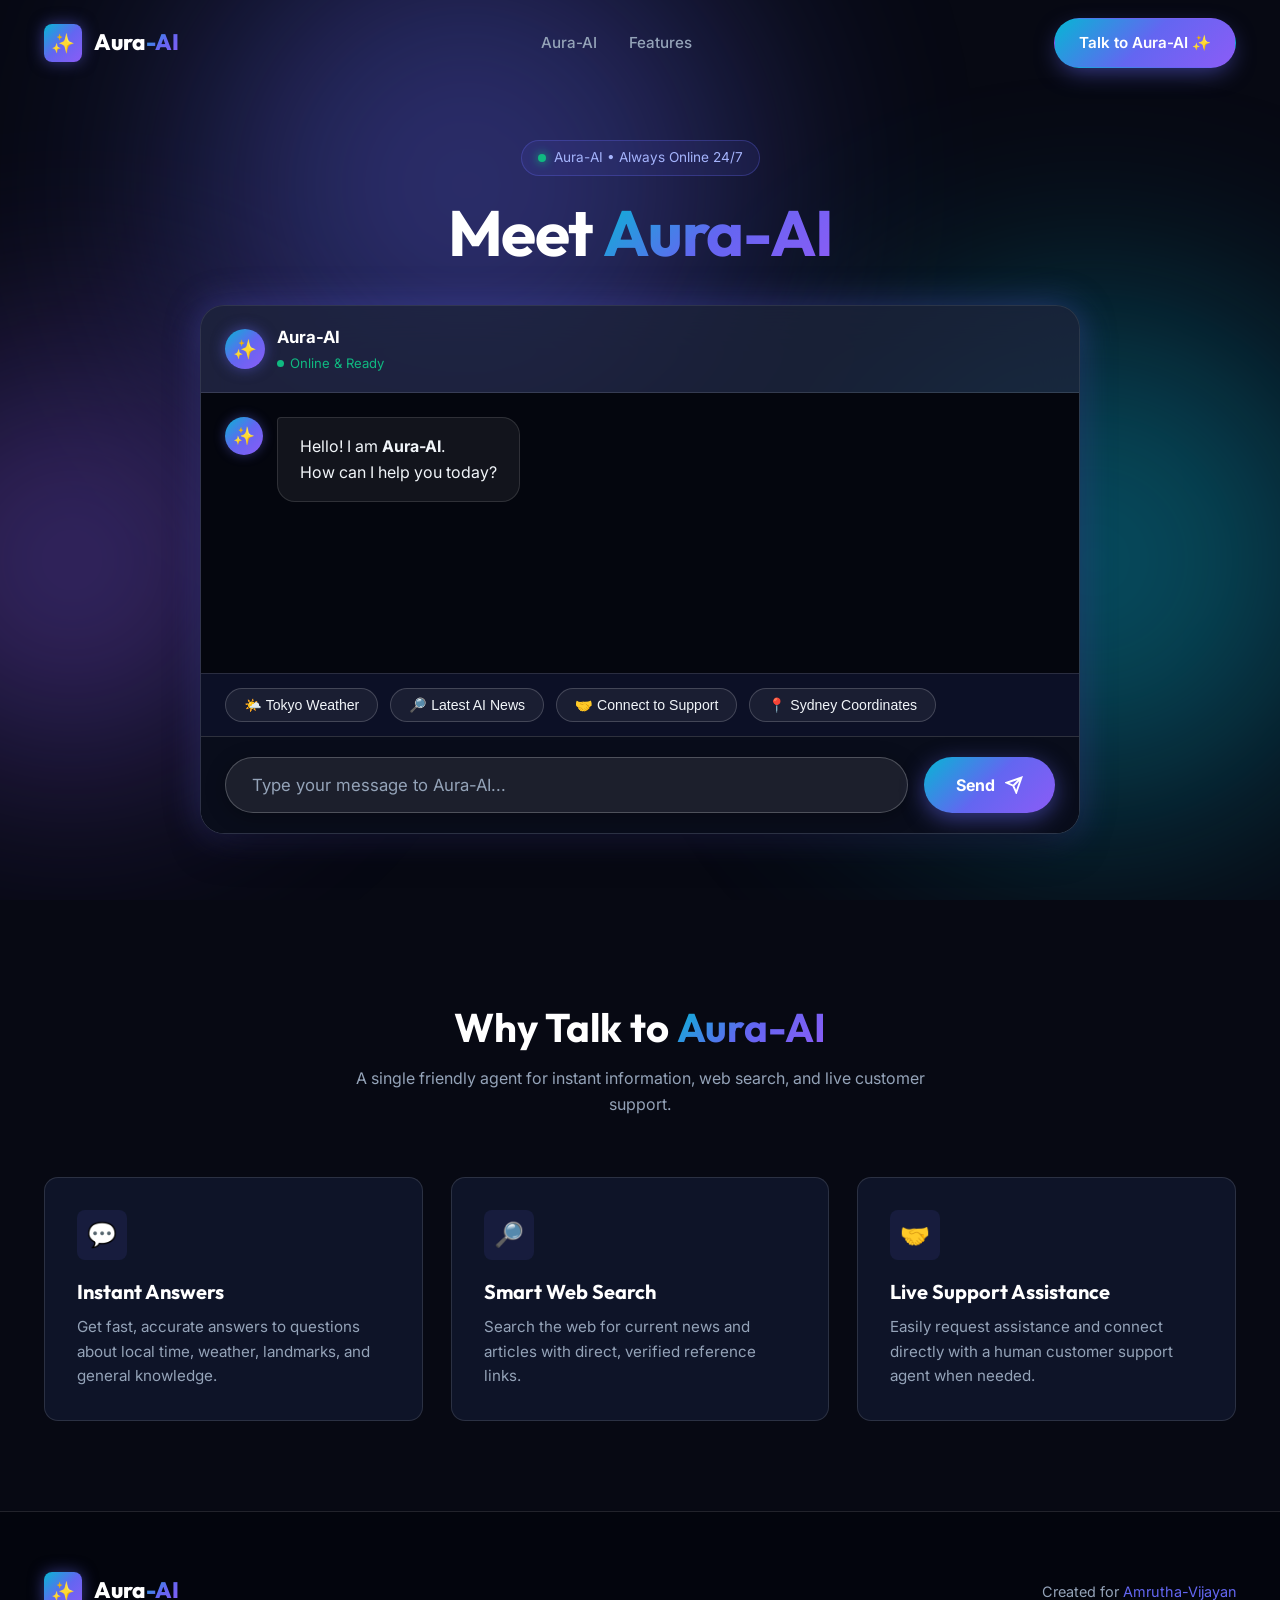
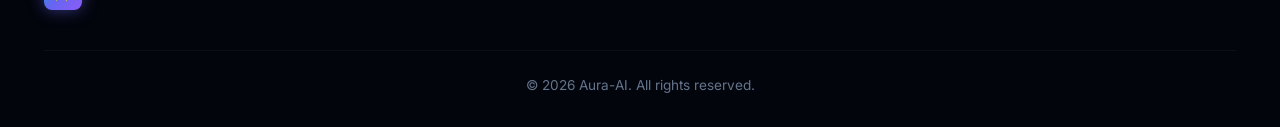
==== index.html @ 03a63a01 "Update agent name to Aura-AI across website" ====
<!DOCTYPE html>
<html lang="en">
<head>
  <meta charset="UTF-8">
  <meta name="viewport" content="width=device-width, initial-scale=1.0">
  <title>Aura-AI</title>
  <meta name="description" content="Aura-AI is an intelligent agent designed to provide instant answers, smart web search, and 24/7 customer support.">
  <link rel="stylesheet" href="style.css?v=2.2">
  <link rel="icon" href="data:image/svg+xml,<svg xmlns=%22http://www.w3.org/2000/svg%22 viewBox=%220 0 100 100%22><text y=%22.9em%22 font-size=%2290%22>✨</text></svg>">
</head>
<body>

  <!-- Ambient Background Blobs -->
  <div class="ambient-bg">
    <div class="blob blob-1"></div>
    <div class="blob blob-2"></div>
    <div class="blob blob-3"></div>
  </div>

  <!-- Navigation Bar -->
  <nav class="navbar" id="navbar">
    <div class="container nav-container">
      <a href="#" class="logo">
        <div class="logo-icon">✨</div>
        <span>Aura<span class="gradient-text">-AI</span></span>
      </a>

      <ul class="nav-links">
        <li><a href="#chat-assistant" class="nav-link">Aura-AI</a></li>
        <li><a href="#features" class="nav-link">Features</a></li>
      </ul>

      <div class="nav-actions">
        <a href="#chat-assistant" class="btn btn-primary">Talk to Aura-AI ✨</a>
      </div>
    </div>
  </nav>

  <!-- Hero & Chat Assistant Section -->
  <section class="hero">
    <div class="container">
      <div class="badge">
        <span class="badge-dot"></span>
        Aura-AI • Always Online 24/7
      </div>

      <h1 class="hero-title">
        Meet <span class="gradient-text">Aura-AI</span>
      </h1>

      <!-- Clean Conversational Chat Assistant Card -->
      <div class="playground-card" id="chat-assistant">
        <div class="playground-header">
          <div style="display: flex; align-items: center; gap: 12px;">
            <div style="width: 40px; height: 40px; background: var(--gradient-primary); border-radius: 50%; display: flex; align-items: center; justify-content: center; font-size: 1.2rem; box-shadow: 0 0 14px rgba(99,102,241,0.5);">✨</div>
            <div>
              <div style="font-weight: 700; color: #fff; font-size: 1.05rem;">Aura-AI</div>
              <div style="font-size: 0.82rem; color: #10b981; display: flex; align-items: center; gap: 6px; margin-top: 2px;">
                <span style="width: 7px; height: 7px; background: #10b981; border-radius: 50%;"></span>
                Online & Ready
              </div>
            </div>
          </div>
        </div>

        <!-- Chat Container -->
        <div class="chat-container">
          <div class="chat-messages" id="chat-messages">
            
            <!-- Simple Clean Welcome Message -->
            <div class="chat-bubble-wrapper assistant">
              <div class="chat-avatar">✨</div>
              <div class="chat-bubble">
                Hello! I am <strong>Aura-AI</strong>.<br>
                How can I help you today?
              </div>
            </div>

          </div>

          <!-- Suggestion Chips -->
          <div class="suggestion-chips">
            <button class="chip-btn" data-text="What is the weather in Tokyo right now?">🌤️ Tokyo Weather</button>
            <button class="chip-btn" data-text="Search for the latest AI news and updates">🔎 Latest AI News</button>
            <button class="chip-btn" data-text="I want to speak with a human support agent">🤝 Connect to Support</button>
            <button class="chip-btn" data-text="Get coordinates for Sydney Opera House">📍 Sydney Coordinates</button>
          </div>

          <!-- Prominent Ultra-Beautiful Chat Input Area -->
          <div class="chat-input-wrapper">
            <input type="text" id="chat-input" class="chat-input-large" placeholder="Type your message to Aura-AI..." autocomplete="off" style="flex: 1; background: rgba(255, 255, 255, 0.08); border: 1.5px solid rgba(255, 255, 255, 0.2); border-radius: 99px; padding: 16px 26px; height: 56px; color: #ffffff; font-size: 1.05rem; outline: none; box-shadow: 0 4px 20px rgba(0,0,0,0.3);">
            <button id="send-chat-btn" class="send-btn-large" style="background: linear-gradient(135deg, #06b6d4 0%, #6366f1 50%, #8b5cf6 100%); color: #ffffff; border: none; height: 56px; padding: 0 32px; border-radius: 99px; font-weight: 700; font-size: 1rem; cursor: pointer; display: flex; align-items: center; justify-content: center; gap: 10px; box-shadow: 0 6px 22px rgba(99, 102, 241, 0.5); flex-shrink: 0;">
              <span>Send</span>
              <svg width="18" height="18" viewBox="0 0 24 24" fill="none" stroke="currentColor" stroke-width="2.5"><path d="M22 2L11 13M22 2l-7 20-4-9-9-4 20-7z"/></svg>
            </button>
          </div>
        </div>
      </div>

    </div>
  </section>

  <!-- Features Section -->
  <section class="section" id="features">
    <div class="container">
      <h2 class="section-title">Why Talk to <span class="gradient-text">Aura-AI</span></h2>
      <p class="section-subtitle">A single friendly agent for instant information, web search, and live customer support.</p>

      <div class="features-grid">
        <div class="feature-card">
          <div class="feature-icon">💬</div>
          <h3 class="feature-title">Instant Answers</h3>
          <p class="feature-desc">Get fast, accurate answers to questions about local time, weather, landmarks, and general knowledge.</p>
        </div>

        <div class="feature-card">
          <div class="feature-icon">🔎</div>
          <h3 class="feature-title">Smart Web Search</h3>
          <p class="feature-desc">Search the web for current news and articles with direct, verified reference links.</p>
        </div>

        <div class="feature-card">
          <div class="feature-icon">🤝</div>
          <h3 class="feature-title">Live Support Assistance</h3>
          <p class="feature-desc">Easily request assistance and connect directly with a human customer support agent when needed.</p>
        </div>
      </div>
    </div>
  </section>

  <div class="toast-container" id="toast-container"></div>

  <!-- Footer -->
  <footer class="footer">
    <div class="container">
      <div class="footer-container">
        <div class="logo">
          <div class="logo-icon">✨</div>
          <span>Aura<span class="gradient-text">-AI</span></span>
        </div>

        <p style="color: var(--text-muted); font-size: 0.9rem;">
          Created for <a href="https://github.com/Amrutha-Vijayan" target="_blank" style="color: var(--accent-indigo); text-decoration: none;">Amrutha-Vijayan</a>
        </p>
      </div>

      <div class="footer-bottom">
        <p>&copy; 2026 Aura-AI. All rights reserved.</p>
      </div>
    </div>
  </footer>

  <script src="main.js"></script>
</body>
</html>
---- style.css ----
/* Aura AI - Simplified Modern Chat Stylesheet */
@import url('https://fonts.googleapis.com/css2?family=Inter:wght@300;400;500;600;700&family=Outfit:wght@400;500;600;700;800;900&family=JetBrains+Mono:wght@400;500;600&display=swap');

:root {
  /* Color Palette */
  --bg-primary: #070913;
  --bg-secondary: #0d1127;
  --bg-card: rgba(18, 24, 48, 0.75);
  --bg-card-hover: rgba(26, 35, 68, 0.85);
  --glass-border: rgba(255, 255, 255, 0.12);
  --glass-glow: rgba(99, 102, 241, 0.2);
  
  --accent-cyan: #06b6d4;
  --accent-indigo: #6366f1;
  --accent-violet: #8b5cf6;
  --accent-emerald: #10b981;
  
  --text-main: #f8fafc;
  --text-muted: #94a3b8;
  --text-dim: #64748b;
  
  --gradient-primary: linear-gradient(135deg, #06b6d4 0%, #6366f1 50%, #8b5cf6 100%);
  --gradient-purple: linear-gradient(135deg, #6366f1 0%, #a855f7 50%, #ec4899 100%);
  
  --font-heading: 'Outfit', sans-serif;
  --font-body: 'Inter', sans-serif;
  --font-mono: 'JetBrains Mono', monospace;
  
  --shadow-lg: 0 20px 40px -15px rgba(0, 0, 0, 0.6);
  --shadow-glow: 0 0 35px rgba(99, 102, 241, 0.35);
  
  --radius-sm: 8px;
  --radius-md: 14px;
  --radius-lg: 24px;
  --radius-full: 9999px;
  
  --transition-fast: 0.2s cubic-bezier(0.4, 0, 0.2, 1);
  --transition-smooth: 0.35s cubic-bezier(0.16, 1, 0.3, 1);
}

* {
  margin: 0;
  padding: 0;
  box-sizing: border-box;
}

html {
  scroll-behavior: smooth;
  color-scheme: dark;
}

body {
  background-color: var(--bg-primary);
  color: var(--text-main);
  font-family: var(--font-body);
  line-height: 1.6;
  overflow-x: hidden;
  position: relative;
}

/* Ambient Background Lights */
.ambient-bg {
  position: fixed;
  top: 0;
  left: 0;
  width: 100vw;
  height: 100vh;
  z-index: -1;
  pointer-events: none;
  overflow: hidden;
}

.blob {
  position: absolute;
  border-radius: 50%;
  filter: blur(120px);
  opacity: 0.4;
  animation: floatBlob 18s infinite alternate ease-in-out;
}

.blob-1 { width: 550px; height: 550px; background: var(--accent-indigo); top: -10%; left: 15%; }
.blob-2 { width: 500px; height: 500px; background: var(--accent-cyan); bottom: 10%; right: -5%; animation-delay: -6s; }
.blob-3 { width: 400px; height: 400px; background: var(--accent-violet); top: 40%; left: -10%; animation-delay: -12s; }

@keyframes floatBlob {
  0% { transform: translate(0, 0) scale(1); }
  50% { transform: translate(60px, 40px) scale(1.1); }
  100% { transform: translate(-40px, 80px) scale(0.9); }
}

/* Typography */
h1, h2, h3, h4, h5, h6 {
  font-family: var(--font-heading);
  font-weight: 700;
  line-height: 1.15;
  color: #fff;
}

.gradient-text {
  background: var(--gradient-primary);
  -webkit-background-clip: text;
  -webkit-text-fill-color: transparent;
  display: inline-block;
}

.container {
  max-width: 1240px;
  margin: 0 auto;
  padding: 0 24px;
}

/* Navbar */
.navbar {
  position: fixed;
  top: 0;
  left: 0;
  width: 100%;
  z-index: 100;
  padding: 18px 0;
  transition: var(--transition-smooth);
}

.navbar.scrolled {
  padding: 12px 0;
  background: rgba(7, 9, 19, 0.9);
  backdrop-filter: blur(16px);
  border-bottom: 1px solid var(--glass-border);
}

.nav-container {
  display: flex;
  align-items: center;
  justify-content: space-between;
}

.logo {
  display: flex;
  align-items: center;
  gap: 12px;
  text-decoration: none;
  font-family: var(--font-heading);
  font-size: 1.4rem;
  font-weight: 800;
  color: #fff;
}

.logo-icon {
  width: 38px;
  height: 38px;
  background: var(--gradient-primary);
  border-radius: var(--radius-sm);
  display: flex;
  align-items: center;
  justify-content: center;
  box-shadow: 0 0 15px rgba(99, 102, 241, 0.5);
  font-size: 1.2rem;
}

.nav-links {
  display: flex;
  align-items: center;
  gap: 32px;
  list-style: none;
}

.nav-link {
  color: var(--text-muted);
  text-decoration: none;
  font-size: 0.95rem;
  font-weight: 500;
  transition: var(--transition-fast);
}

.nav-link:hover { color: var(--text-main); }

.nav-actions { display: flex; align-items: center; gap: 16px; }

/* Buttons */
.btn {
  display: inline-flex;
  align-items: center;
  justify-content: center;
  gap: 10px;
  padding: 12px 24px;
  border-radius: var(--radius-full);
  font-family: var(--font-body);
  font-size: 0.95rem;
  font-weight: 600;
  text-decoration: none;
  cursor: pointer;
  border: 1px solid transparent;
  transition: var(--transition-smooth);
}

.btn-primary {
  background: var(--gradient-primary);
  color: #fff;
  box-shadow: 0 8px 25px -6px rgba(99, 102, 241, 0.6);
}

.btn-primary:hover {
  transform: translateY(-2px);
  box-shadow: 0 12px 30px -4px rgba(99, 102, 241, 0.8);
}

.btn-purple {
  background: var(--gradient-purple);
  color: #fff;
  box-shadow: 0 8px 25px -6px rgba(168, 85, 247, 0.6);
}

.btn-purple:hover {
  transform: translateY(-2px);
  box-shadow: 0 12px 30px -4px rgba(168, 85, 247, 0.8);
}

.badge {
  display: inline-flex;
  align-items: center;
  gap: 8px;
  padding: 6px 16px;
  border-radius: var(--radius-full);
  background: rgba(99, 102, 241, 0.1);
  border: 1px solid rgba(99, 102, 241, 0.3);
  font-size: 0.85rem;
  color: #a5b4fc;
  margin-bottom: 20px;
}

.badge-dot {
  width: 8px;
  height: 8px;
  background: var(--accent-emerald);
  border-radius: 50%;
  box-shadow: 0 0 10px var(--accent-emerald);
  animation: pulseDot 2s infinite;
}

@keyframes pulseDot {
  0% { transform: scale(0.95); opacity: 0.8; }
  50% { transform: scale(1.2); opacity: 1; }
  100% { transform: scale(0.95); opacity: 0.8; }
}

/* Hero Section */
.hero {
  padding-top: 140px;
  padding-bottom: 80px;
  position: relative;
  text-align: center;
}

.hero-title {
  font-size: clamp(2.5rem, 5vw, 4rem);
  max-width: 900px;
  margin: 0 auto 36px;
  letter-spacing: -0.02em;
}

/* Playground / Chat Card Structure */
.playground-card {
  max-width: 880px;
  margin: 0 auto;
  background: var(--bg-card);
  border: 1px solid var(--glass-border);
  border-radius: var(--radius-lg);
  overflow: hidden;
  box-shadow: var(--shadow-lg), var(--shadow-glow);
  backdrop-filter: blur(24px);
  text-align: left;
}

.playground-header {
  background: rgba(255, 255, 255, 0.04);
  border-bottom: 1px solid var(--glass-border);
  padding: 18px 24px;
  display: flex;
  align-items: center;
  justify-content: space-between;
}

/* Clean Flex Layout Chat Container */
.chat-container {
  display: flex;
  flex-direction: column;
  background: #04060e;
  width: 100%;
}

.chat-messages {
  min-height: 280px;
  max-height: 400px;
  padding: 24px;
  overflow-y: auto;
  display: flex;
  flex-direction: column;
  gap: 20px;
  background: #04060e;
}

.chat-bubble-wrapper {
  display: flex;
  gap: 14px;
  max-width: 85%;
  animation: fadeIn 0.3s ease;
}

@keyframes fadeIn {
  from { opacity: 0; transform: translateY(8px); }
  to { opacity: 1; transform: translateY(0); }
}

.chat-bubble-wrapper.assistant {
  align-self: flex-start;
}

.chat-bubble-wrapper.user {
  align-self: flex-end;
  flex-direction: row-reverse;
}

.chat-avatar {
  width: 38px;
  height: 38px;
  border-radius: 50%;
  background: var(--gradient-primary);
  display: flex;
  align-items: center;
  justify-content: center;
  font-size: 1.1rem;
  flex-shrink: 0;
  box-shadow: 0 0 12px rgba(99, 102, 241, 0.4);
}

.chat-bubble-wrapper.user .chat-avatar {
  background: #2563eb;
  box-shadow: 0 0 12px rgba(37, 99, 235, 0.4);
}

.chat-bubble {
  background: rgba(255, 255, 255, 0.06);
  border: 1px solid var(--glass-border);
  padding: 16px 22px;
  border-radius: 18px;
  font-size: 1rem;
  color: #f1f5f9;
  line-height: 1.6;
}

.chat-bubble-wrapper.assistant .chat-bubble {
  border-top-left-radius: 4px;
}

.chat-bubble-wrapper.user .chat-bubble {
  background: var(--gradient-primary);
  border-color: transparent;
  border-top-right-radius: 4px;
  color: #fff;
}

/* Suggestion Chips Row */
.suggestion-chips {
  padding: 14px 24px;
  display: flex;
  gap: 12px;
  overflow-x: auto;
  border-top: 1px solid var(--glass-border);
  background: rgba(13, 17, 39, 0.95);
  scrollbar-width: thin;
}

.chip-btn {
  background: rgba(255, 255, 255, 0.06);
  border: 1px solid rgba(255, 255, 255, 0.18);
  color: #f1f5f9;
  padding: 8px 18px;
  border-radius: var(--radius-full);
  font-size: 0.88rem;
  font-weight: 500;
  cursor: pointer;
  white-space: nowrap;
  transition: var(--transition-fast);
}

.chip-btn:hover {
  background: var(--accent-indigo);
  color: #fff;
  border-color: var(--accent-indigo);
  transform: translateY(-1px);
  box-shadow: 0 4px 15px rgba(99, 102, 241, 0.4);
}

/* Prominent & Large Chat Input Area */
.chat-input-wrapper {
  padding: 20px 24px !important;
  background: rgba(10, 14, 28, 0.98) !important;
  border-top: 1px solid rgba(255, 255, 255, 0.15) !important;
  display: flex !important;
  gap: 16px !important;
  align-items: center !important;
  position: relative !important;
  z-index: 10 !important;
}

.chat-input, .chat-input-large, input#chat-input {
  flex: 1 !important;
  background: rgba(255, 255, 255, 0.08) !important;
  border: 1.5px solid rgba(255, 255, 255, 0.22) !important;
  border-radius: 99px !important;
  padding: 16px 26px !important;
  height: 56px !important;
  min-height: 56px !important;
  color: #ffffff !important;
  font-family: 'Inter', sans-serif !important;
  font-size: 1.05rem !important;
  outline: none !important;
  box-shadow: 0 4px 20px rgba(0,0,0,0.3) !important;
  transition: all 0.25s ease !important;
  -webkit-appearance: none !important;
  appearance: none !important;
}

.chat-input::placeholder, .chat-input-large::placeholder, input#chat-input::placeholder {
  color: #94a3b8 !important;
  opacity: 1 !important;
}

.chat-input:focus, .chat-input-large:focus, input#chat-input:focus {
  border-color: #06b6d4 !important;
  background: rgba(255, 255, 255, 0.12) !important;
  box-shadow: 0 0 24px rgba(6, 182, 212, 0.35) !important;
}

.send-btn, .send-btn-large, button#send-chat-btn {
  background: linear-gradient(135deg, #06b6d4 0%, #6366f1 50%, #8b5cf6 100%) !important;
  color: #ffffff !important;
  border: none !important;
  height: 56px !important;
  min-height: 56px !important;
  padding: 0 32px !important;
  border-radius: 99px !important;
  font-family: 'Inter', sans-serif !important;
  font-weight: 700 !important;
  font-size: 1rem !important;
  cursor: pointer !important;
  display: flex !important;
  align-items: center !important;
  justify-content: center !important;
  gap: 10px !important;
  box-shadow: 0 6px 22px rgba(99, 102, 241, 0.5) !important;
  transition: all 0.25s cubic-bezier(0.16, 1, 0.3, 1) !important;
  flex-shrink: 0 !important;
  -webkit-appearance: none !important;
  appearance: none !important;
}

.send-btn:hover, .send-btn-large:hover, button#send-chat-btn:hover {
  transform: translateY(-2px) scale(1.02) !important;
  box-shadow: 0 10px 30px rgba(99, 102, 241, 0.75) !important;
}

/* Sections & Features */
.section { padding: 90px 0; }
.section-title { text-align: center; font-size: 2.5rem; margin-bottom: 16px; }
.section-subtitle { text-align: center; color: var(--text-muted); max-width: 600px; margin: 0 auto 60px; }

.features-grid {
  display: grid;
  grid-template-columns: repeat(auto-fit, minmax(320px, 1fr));
  gap: 28px;
}

.feature-card {
  background: var(--bg-card);
  border: 1px solid var(--glass-border);
  border-radius: var(--radius-md);
  padding: 32px;
  transition: var(--transition-smooth);
}

.feature-card:hover {
  transform: translateY(-6px);
  background: var(--bg-card-hover);
  border-color: rgba(255, 255, 255, 0.2);
}

.feature-icon {
  width: 50px;
  height: 50px;
  border-radius: var(--radius-sm);
  background: rgba(99, 102, 241, 0.1);
  color: var(--accent-indigo);
  display: flex;
  align-items: center;
  justify-content: center;
  font-size: 1.5rem;
  margin-bottom: 20px;
}

.feature-title { font-size: 1.25rem; margin-bottom: 12px; }
.feature-desc { color: var(--text-muted); font-size: 0.95rem; line-height: 1.6; }

/* Toast Notifications */
.toast-container {
  position: fixed;
  bottom: 24px;
  right: 24px;
  z-index: 1000;
  display: flex;
  flex-direction: column;
  gap: 12px;
}

.toast {
  background: var(--bg-secondary);
  border: 1px solid var(--accent-indigo);
  color: #fff;
  padding: 14px 20px;
  border-radius: var(--radius-md);
  box-shadow: 0 10px 30px rgba(0,0,0,0.5);
  font-size: 0.9rem;
}

/* Footer */
.footer {
  border-top: 1px solid var(--glass-border);
  padding: 60px 0 30px;
  background: rgba(4, 6, 14, 0.9);
}

.footer-container {
  display: flex;
  justify-content: space-between;
  align-items: center;
  flex-wrap: wrap;
  gap: 20px;
  margin-bottom: 40px;
}

.footer-bottom {
  text-align: center;
  color: var(--text-dim);
  font-size: 0.85rem;
  border-top: 1px solid rgba(255, 255, 255, 0.04);
  padding-top: 24px;
}
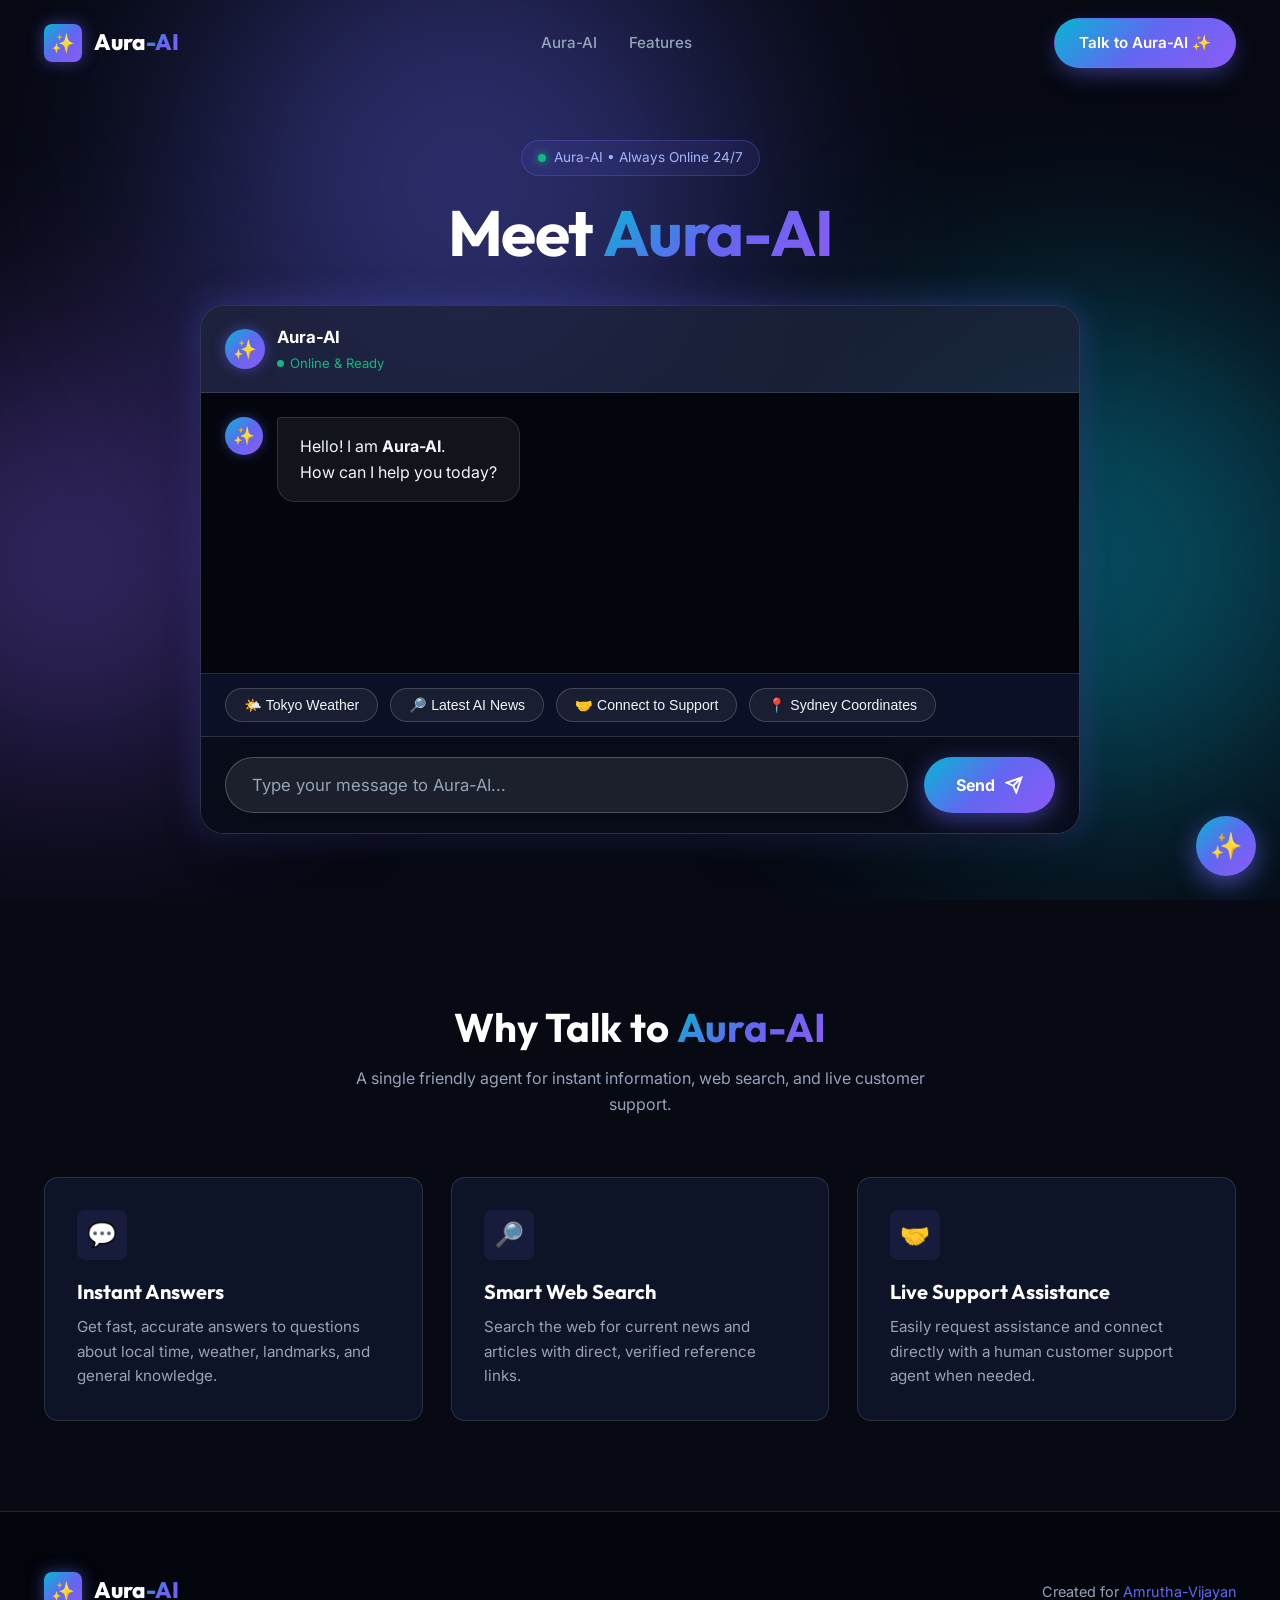
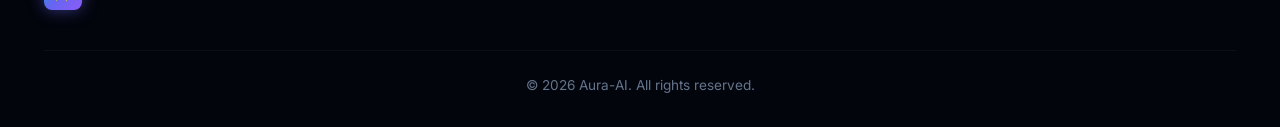
==== commit 763a1435: "Add embeddable widget.js script snippet to index.html" ====
--- a/index.html
+++ b/index.html
@@ -151,5 +151,8 @@
   </footer>
 
   <script src="main.js"></script>
+
+  <!-- Aura-AI Embeddable Web Chat Widget Snippet -->
+  <script src="widget.js" data-api-url="http://127.0.0.1:8000/api/chat" async></script>
 </body>
 </html>
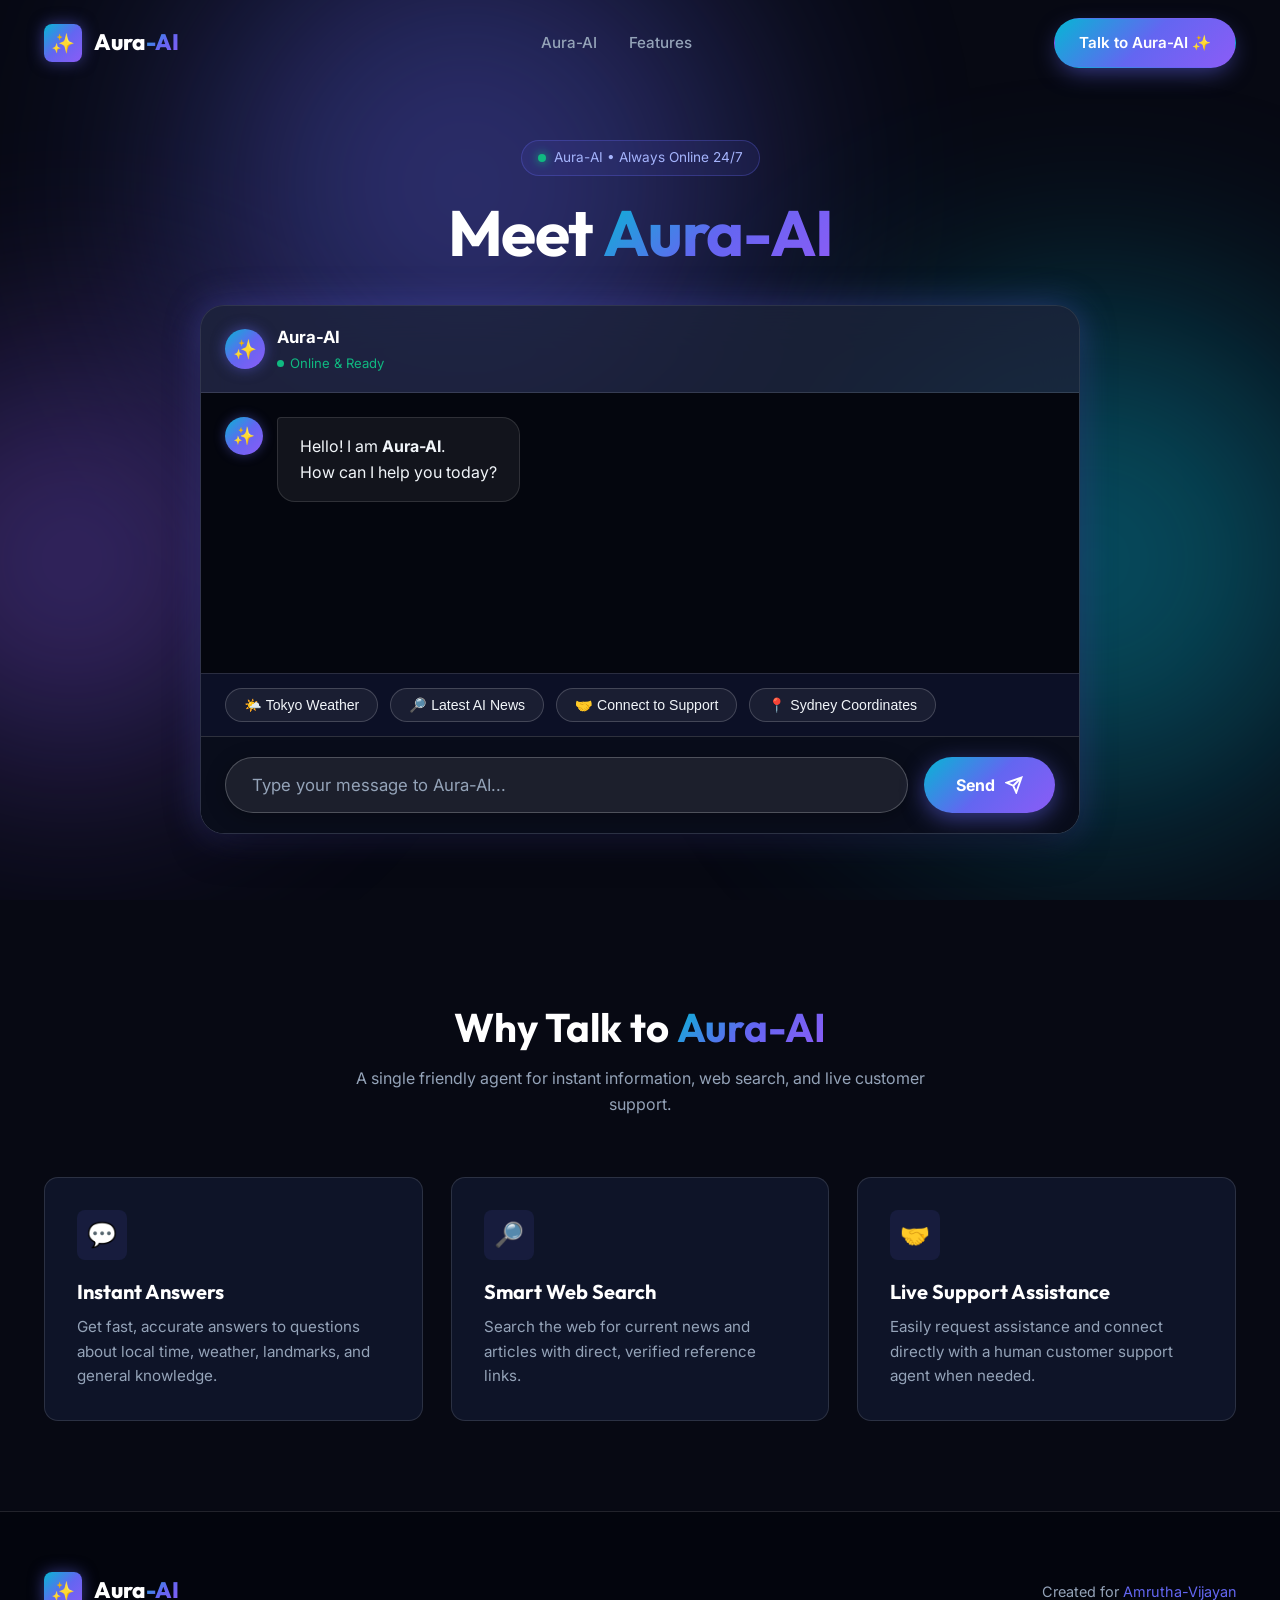
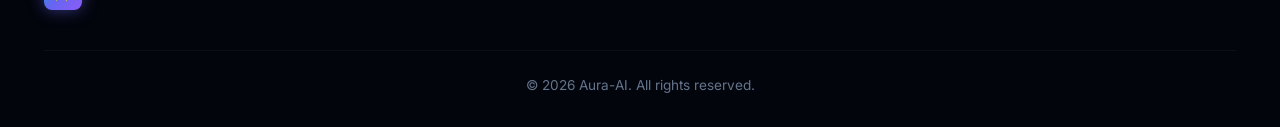
==== commit 3f85d554: "Remove widget.js from index.html to leave 1 clean central chat assistant card" ====
--- a/index.html
+++ b/index.html
@@ -151,8 +151,5 @@
   </footer>
 
   <script src="main.js"></script>
-
-  <!-- Aura-AI Embeddable Web Chat Widget Snippet -->
-  <script src="widget.js" data-api-url="http://127.0.0.1:8000/api/chat" async></script>
 </body>
 </html>
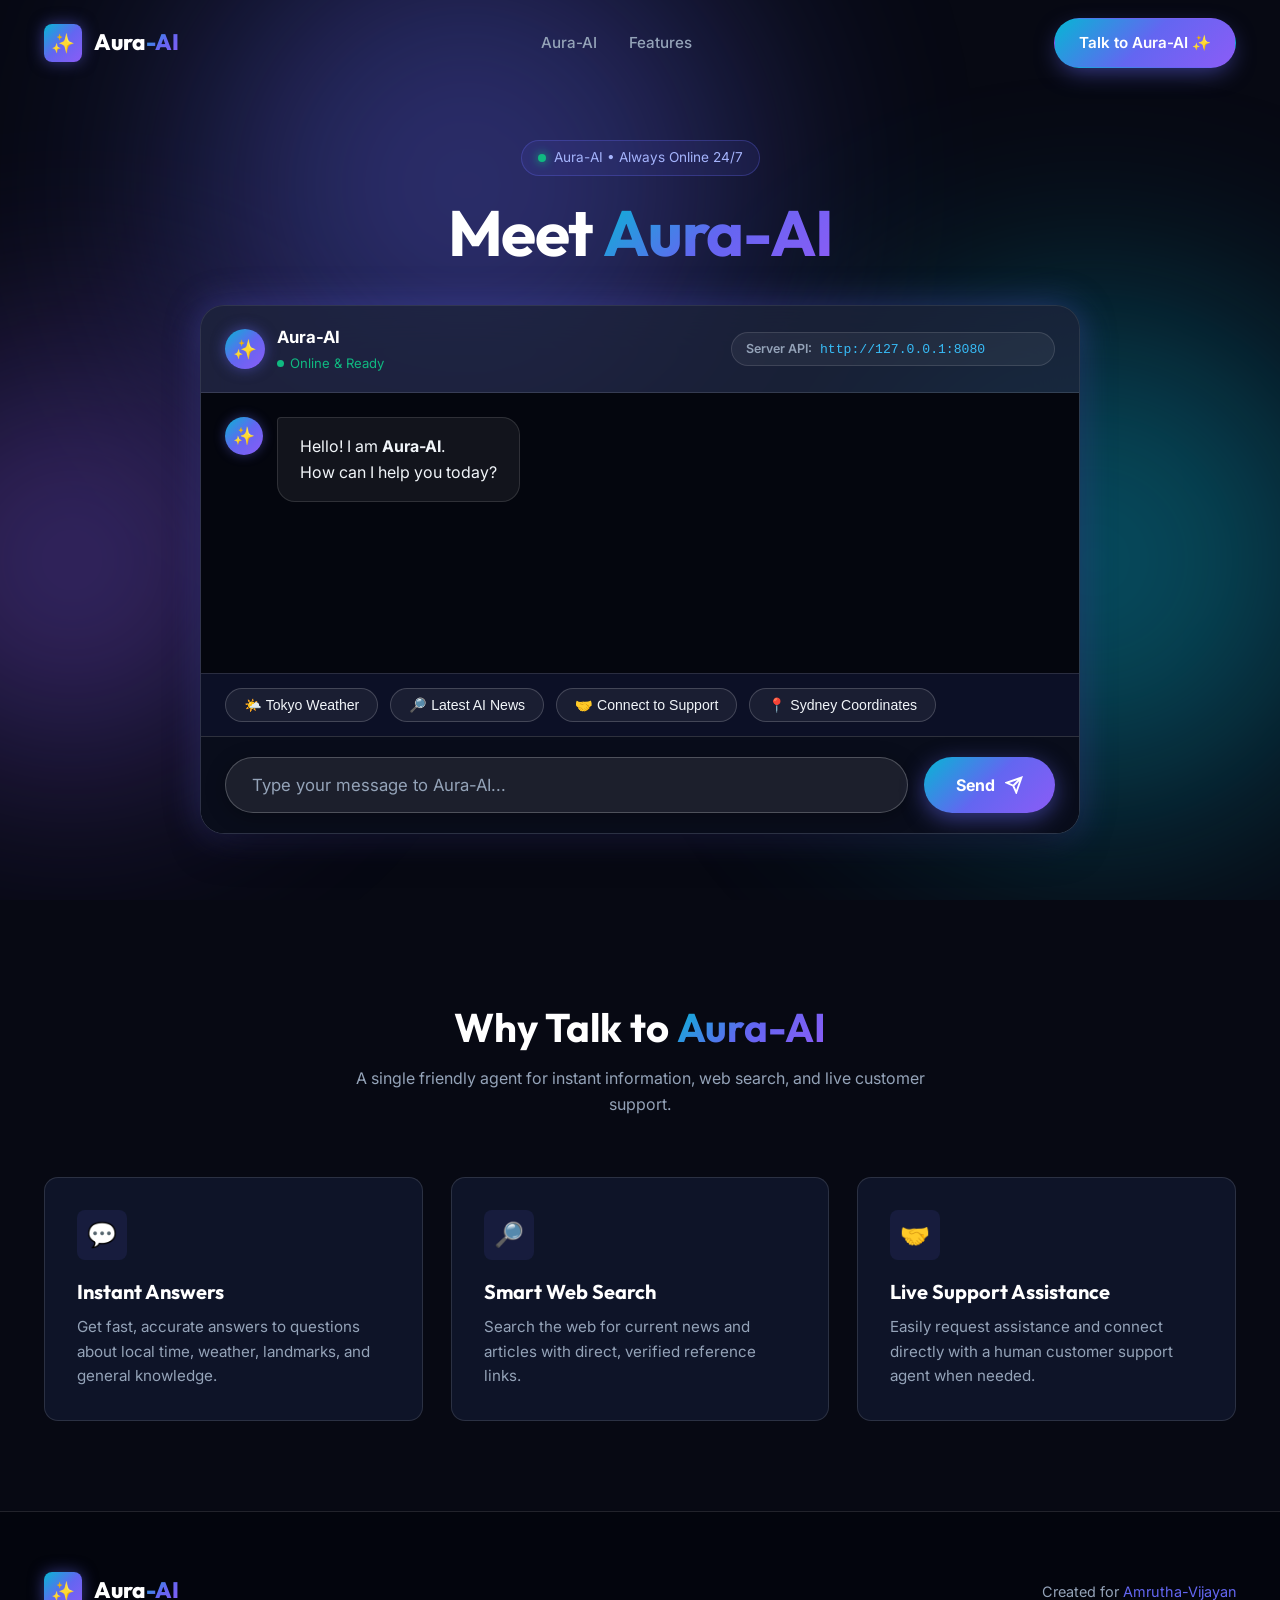
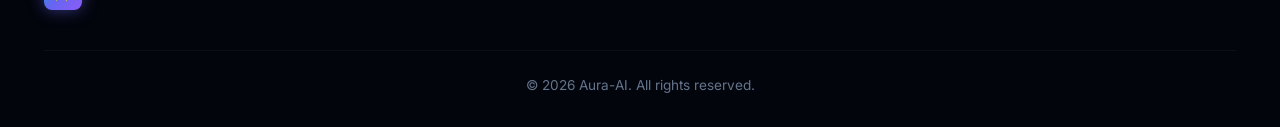
==== commit 0d71eedf: "Update website API payload and session handler" ====
--- a/index.html
+++ b/index.html
@@ -50,16 +50,22 @@
 
       <!-- Clean Conversational Chat Assistant Card -->
       <div class="playground-card" id="chat-assistant">
-        <div class="playground-header">
+        <div class="playground-header" style="display: flex; align-items: center; justify-content: space-between; flex-wrap: wrap; gap: 12px;">
           <div style="display: flex; align-items: center; gap: 12px;">
             <div style="width: 40px; height: 40px; background: var(--gradient-primary); border-radius: 50%; display: flex; align-items: center; justify-content: center; font-size: 1.2rem; box-shadow: 0 0 14px rgba(99,102,241,0.5);">✨</div>
             <div>
               <div style="font-weight: 700; color: #fff; font-size: 1.05rem;">Aura-AI</div>
               <div style="font-size: 0.82rem; color: #10b981; display: flex; align-items: center; gap: 6px; margin-top: 2px;">
                 <span style="width: 7px; height: 7px; background: #10b981; border-radius: 50%;"></span>
-                Online & Ready
+                <span id="agent-status-text">Online & Ready</span>
               </div>
             </div>
+          </div>
+
+          <!-- Server Endpoint Input -->
+          <div style="display: flex; align-items: center; gap: 8px; background: rgba(255, 255, 255, 0.05); border: 1px solid rgba(255, 255, 255, 0.12); padding: 6px 14px; border-radius: 99px;">
+            <span style="font-size: 0.78rem; color: #94a3b8; font-weight: 600;">Server API:</span>
+            <input type="text" id="server-endpoint-input" value="http://127.0.0.1:8080" placeholder="http://127.0.0.1:8080 or https://xxx.ngrok-free.app" style="background: transparent; border: none; color: #38bdf8; font-family: monospace; font-size: 0.82rem; outline: none; width: 220px;">
           </div>
         </div>
 
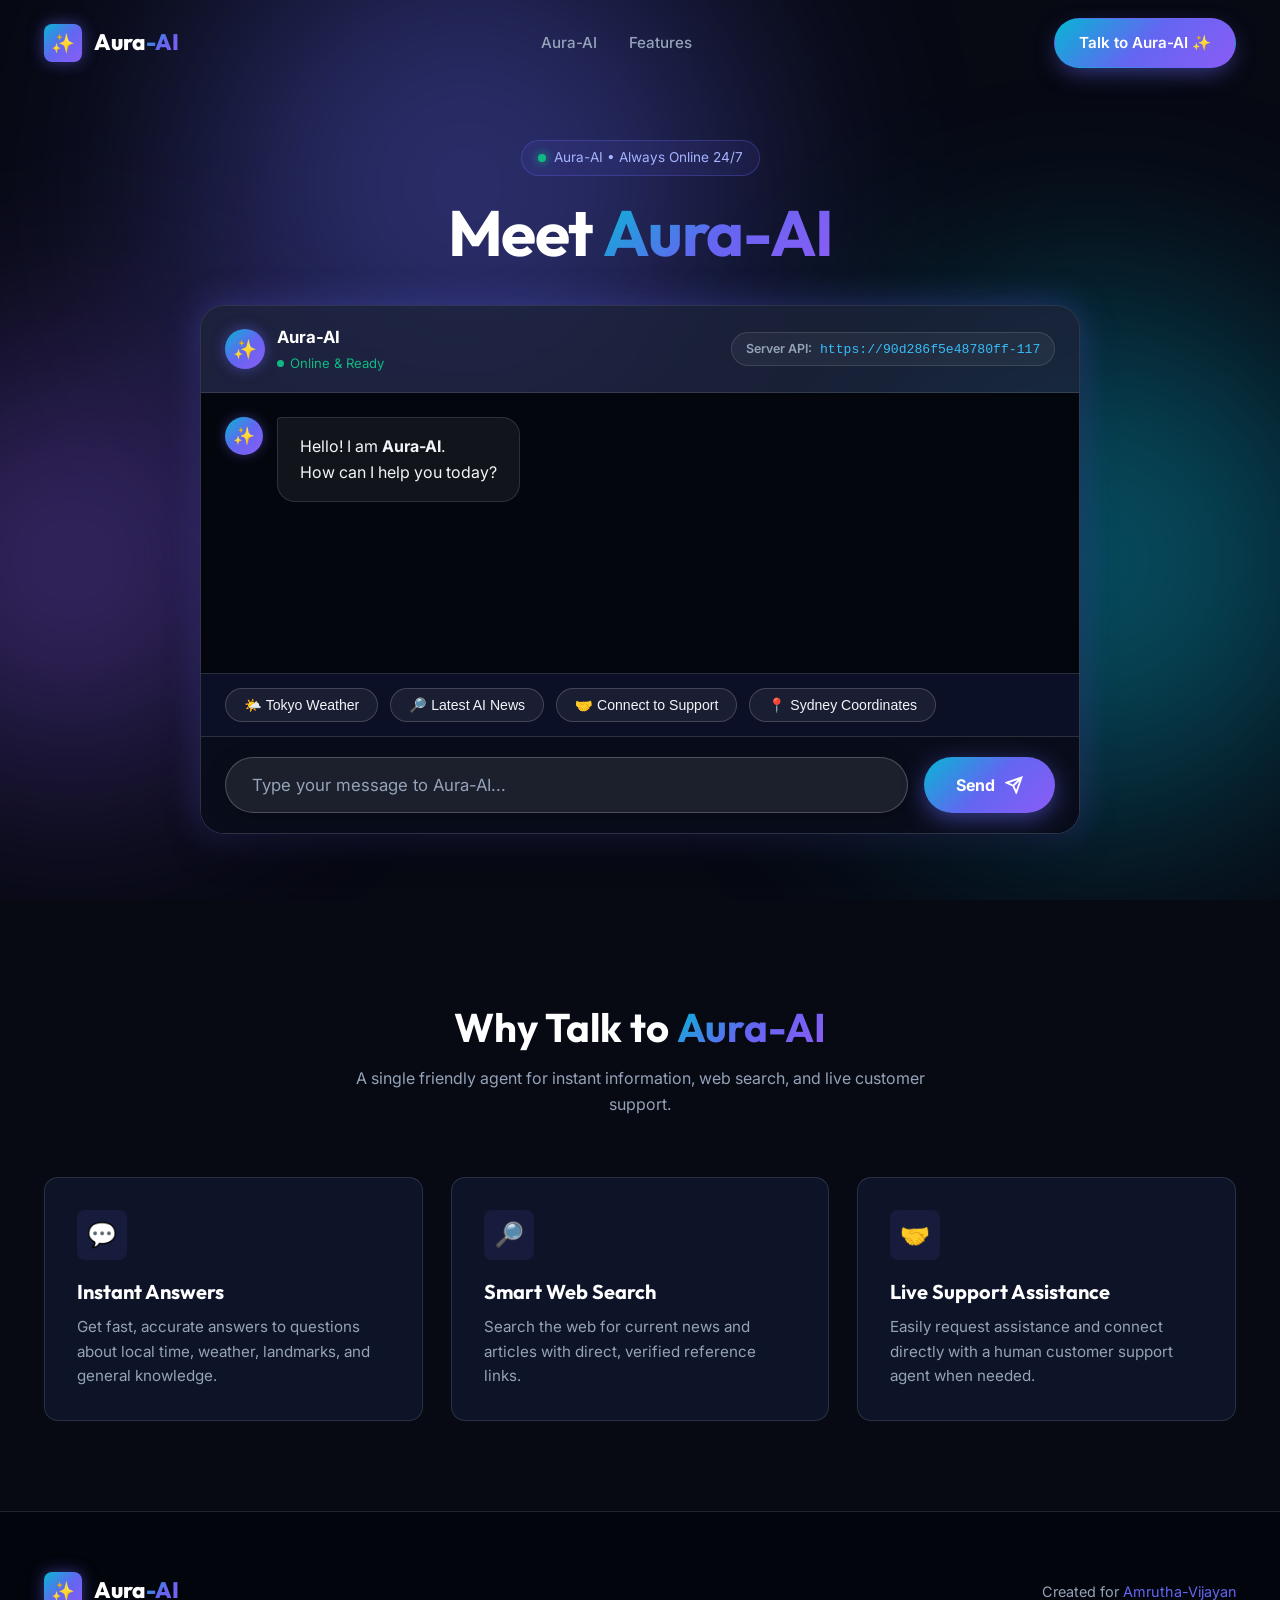
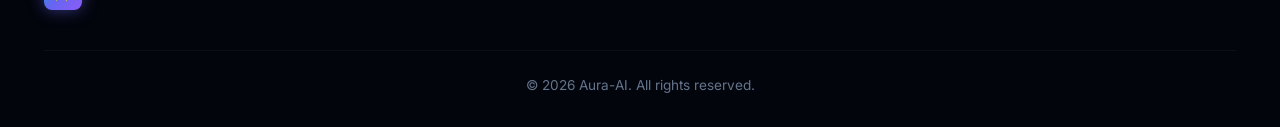
==== commit 36b8b52f: "Set default live tunnel URL for GitHub Pages" ====
--- a/index.html
+++ b/index.html
@@ -65,7 +65,7 @@
           <!-- Server Endpoint Input -->
           <div style="display: flex; align-items: center; gap: 8px; background: rgba(255, 255, 255, 0.05); border: 1px solid rgba(255, 255, 255, 0.12); padding: 6px 14px; border-radius: 99px;">
             <span style="font-size: 0.78rem; color: #94a3b8; font-weight: 600;">Server API:</span>
-            <input type="text" id="server-endpoint-input" value="http://127.0.0.1:8080" placeholder="http://127.0.0.1:8080 or https://xxx.ngrok-free.app" style="background: transparent; border: none; color: #38bdf8; font-family: monospace; font-size: 0.82rem; outline: none; width: 220px;">
+            <input type="text" id="server-endpoint-input" value="https://90d286f5e48780ff-117-254-12-59.serveousercontent.com" placeholder="http://127.0.0.1:8080 or https://xxx.ngrok-free.app" style="background: transparent; border: none; color: #38bdf8; font-family: monospace; font-size: 0.82rem; outline: none; width: 220px;">
           </div>
         </div>
 
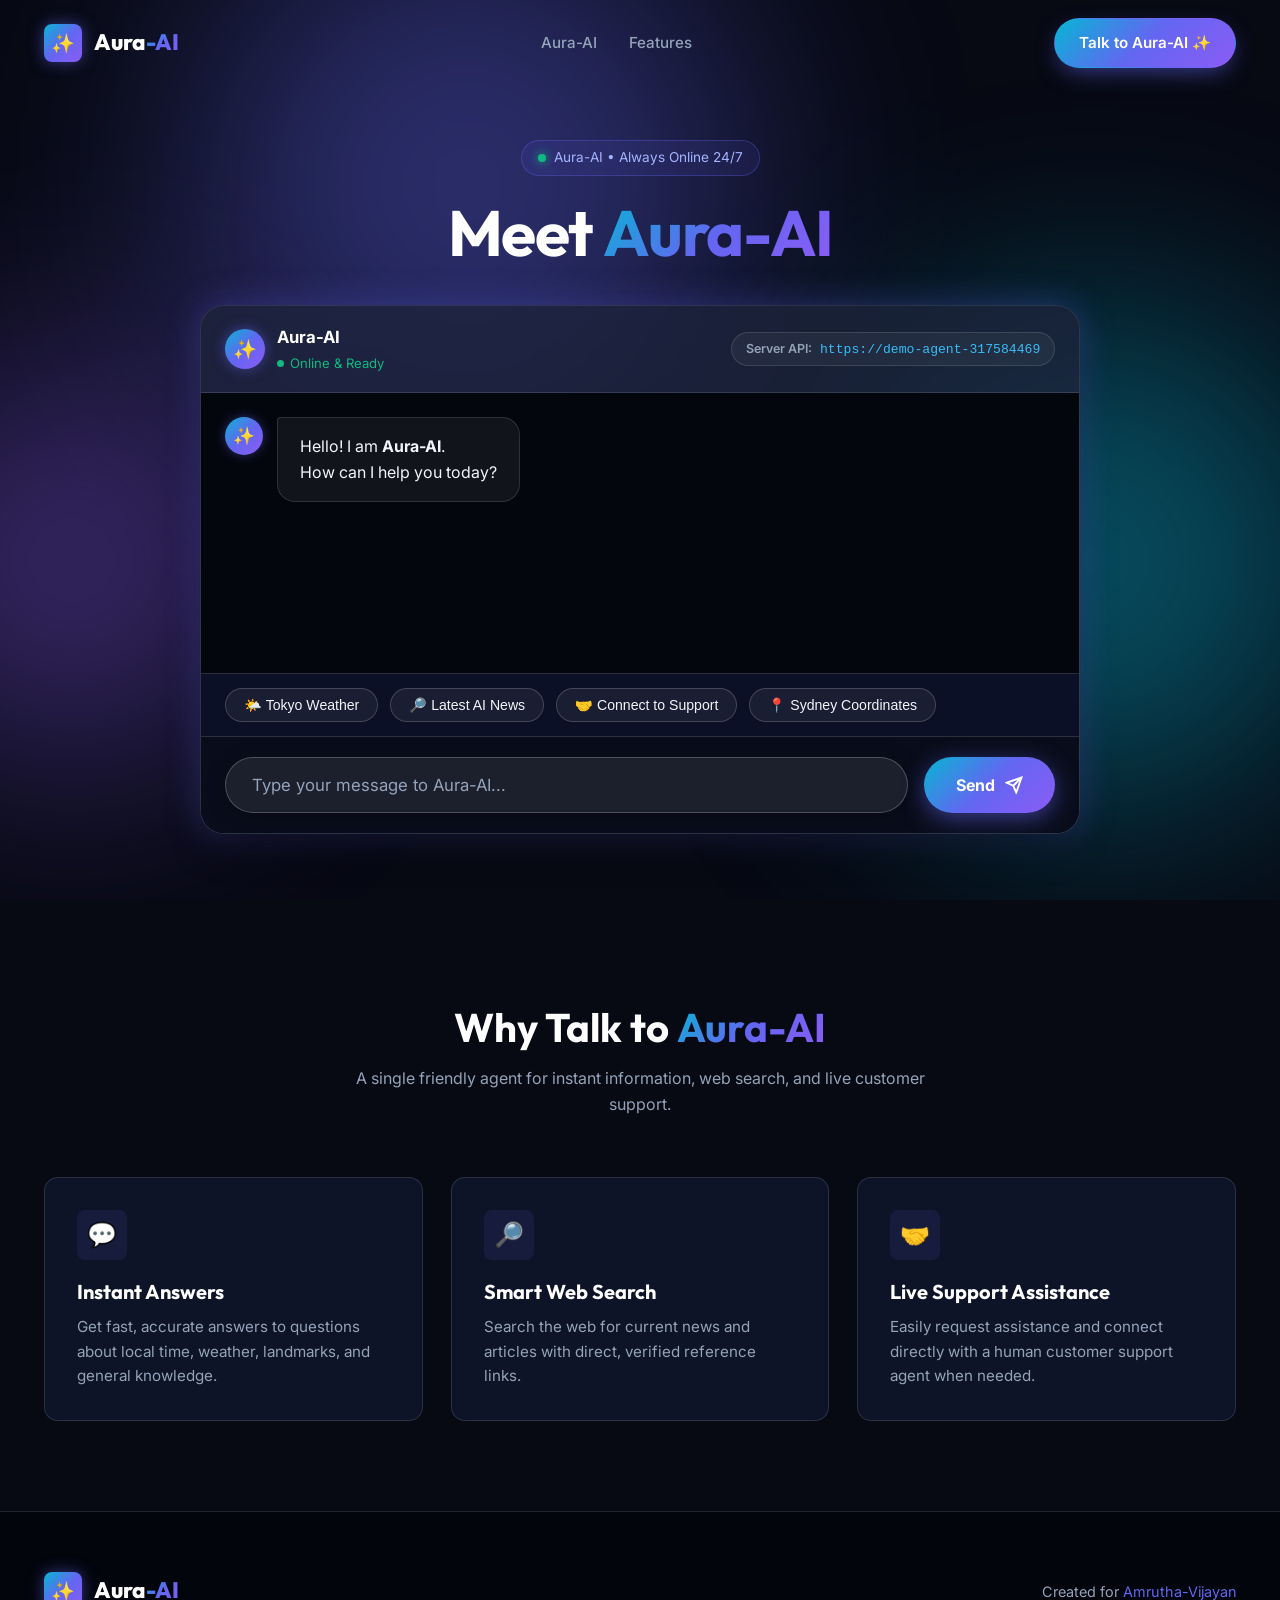
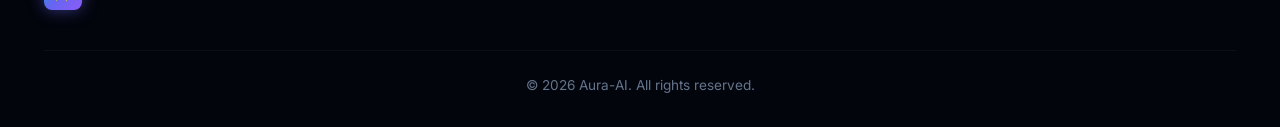
==== commit c81b2041: "Update Aura-AI web interface with auto session recovery and Cloud Run default backend" ====
--- a/index.html
+++ b/index.html
@@ -65,7 +65,7 @@
           <!-- Server Endpoint Input -->
           <div style="display: flex; align-items: center; gap: 8px; background: rgba(255, 255, 255, 0.05); border: 1px solid rgba(255, 255, 255, 0.12); padding: 6px 14px; border-radius: 99px;">
             <span style="font-size: 0.78rem; color: #94a3b8; font-weight: 600;">Server API:</span>
-            <input type="text" id="server-endpoint-input" value="https://90d286f5e48780ff-117-254-12-59.serveousercontent.com" placeholder="http://127.0.0.1:8080 or https://xxx.ngrok-free.app" style="background: transparent; border: none; color: #38bdf8; font-family: monospace; font-size: 0.82rem; outline: none; width: 220px;">
+            <input type="text" id="server-endpoint-input" value="https://demo-agent-317584469189.us-central1.run.app" placeholder="http://127.0.0.1:8080 or https://xxx.ngrok-free.app" style="background: transparent; border: none; color: #38bdf8; font-family: monospace; font-size: 0.82rem; outline: none; width: 220px;">
           </div>
         </div>
 
@@ -156,6 +156,6 @@
     </div>
   </footer>
 
-  <script src="main.js"></script>
+  <script src="main.js?v=5.0&t=1786005000"></script>
 </body>
 </html>
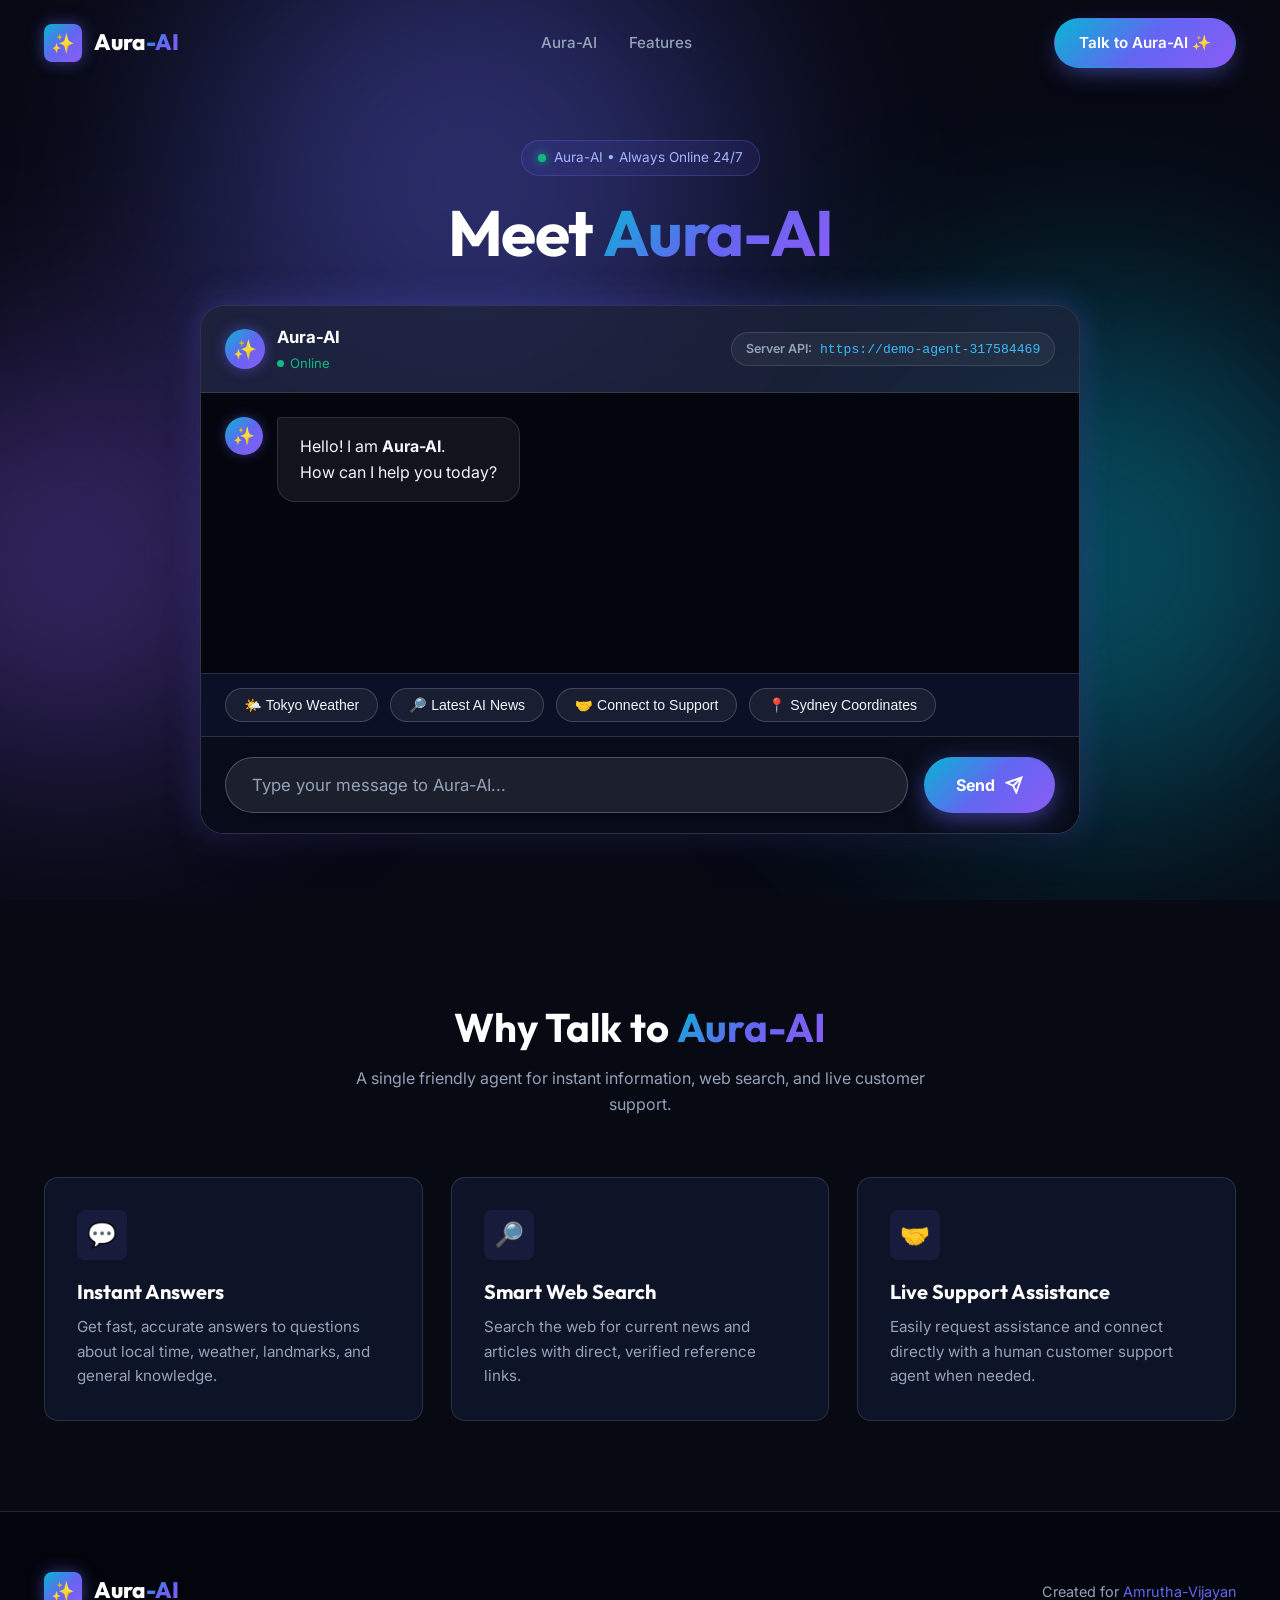
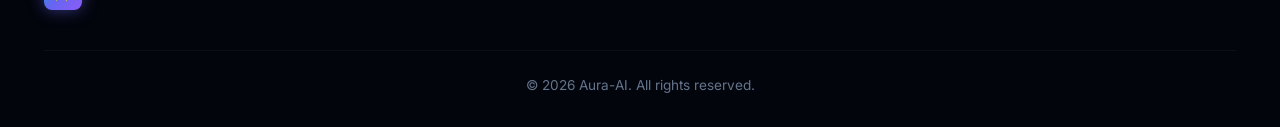
==== commit 0692ea39: "Update status indicator to display Online" ====
--- a/index.html
+++ b/index.html
@@ -57,7 +57,7 @@
               <div style="font-weight: 700; color: #fff; font-size: 1.05rem;">Aura-AI</div>
               <div style="font-size: 0.82rem; color: #10b981; display: flex; align-items: center; gap: 6px; margin-top: 2px;">
                 <span style="width: 7px; height: 7px; background: #10b981; border-radius: 50%;"></span>
-                <span id="agent-status-text">Online & Ready</span>
+                <span id="agent-status-text">Online</span>
               </div>
             </div>
           </div>
